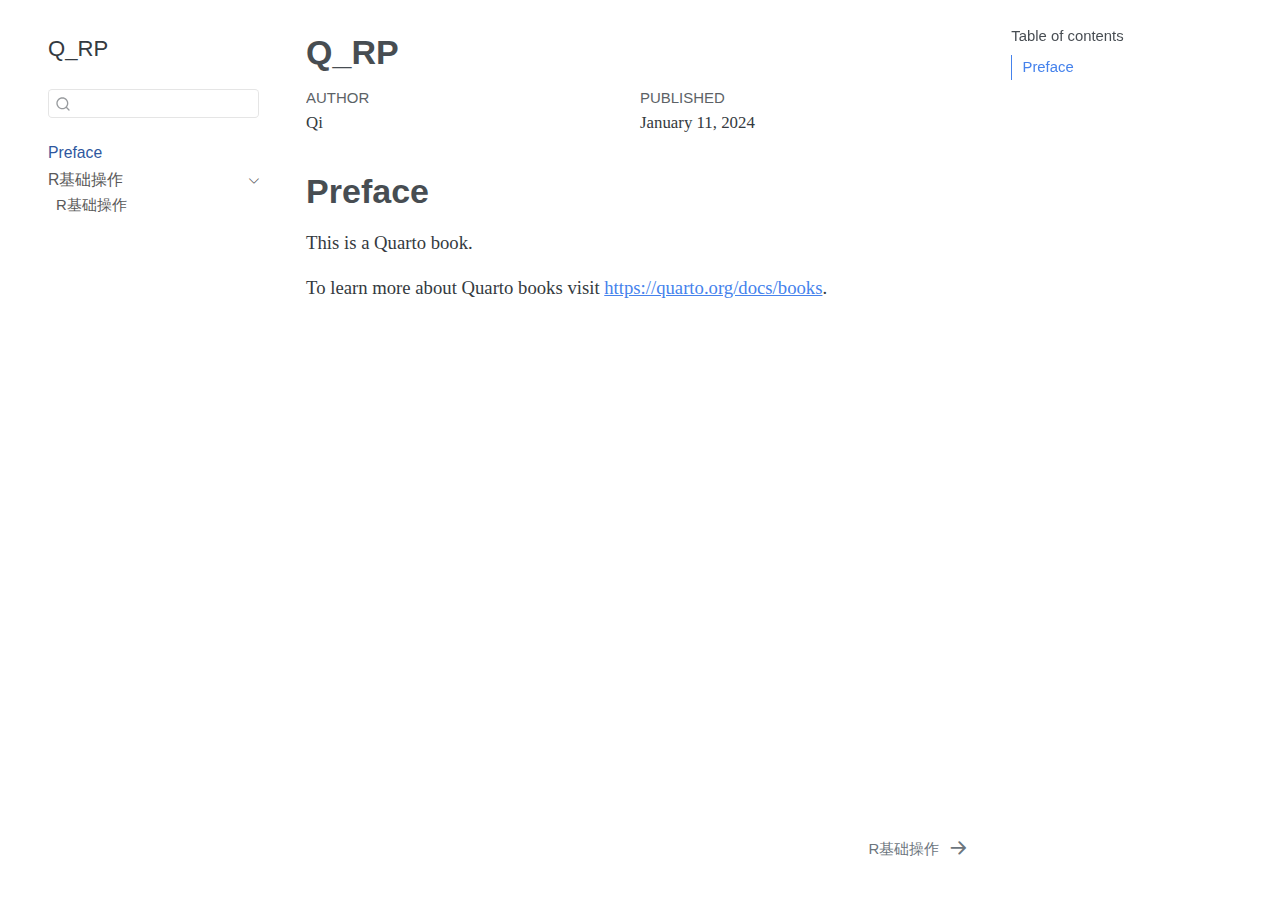
==== index.html @ d0d83f58 "Built site for gh-pages" ====
<!DOCTYPE html>
<html xmlns="http://www.w3.org/1999/xhtml" lang="en" xml:lang="en"><head>

<meta charset="utf-8">
<meta name="generator" content="quarto-1.3.433">

<meta name="viewport" content="width=device-width, initial-scale=1.0, user-scalable=yes">

<meta name="author" content="Qi">
<meta name="dcterms.date" content="2024-01-11">

<title>Q_RP</title>
<style>
code{white-space: pre-wrap;}
span.smallcaps{font-variant: small-caps;}
div.columns{display: flex; gap: min(4vw, 1.5em);}
div.column{flex: auto; overflow-x: auto;}
div.hanging-indent{margin-left: 1.5em; text-indent: -1.5em;}
ul.task-list{list-style: none;}
ul.task-list li input[type="checkbox"] {
  width: 0.8em;
  margin: 0 0.8em 0.2em -1em; /* quarto-specific, see https://github.com/quarto-dev/quarto-cli/issues/4556 */ 
  vertical-align: middle;
}
</style>


<script src="site_libs/quarto-nav/quarto-nav.js"></script>
<script src="site_libs/quarto-nav/headroom.min.js"></script>
<script src="site_libs/clipboard/clipboard.min.js"></script>
<script src="site_libs/quarto-search/autocomplete.umd.js"></script>
<script src="site_libs/quarto-search/fuse.min.js"></script>
<script src="site_libs/quarto-search/quarto-search.js"></script>
<meta name="quarto:offset" content="./">
<link href="./intro.html" rel="next">
<script src="site_libs/quarto-html/quarto.js"></script>
<script src="site_libs/quarto-html/popper.min.js"></script>
<script src="site_libs/quarto-html/tippy.umd.min.js"></script>
<script src="site_libs/quarto-html/anchor.min.js"></script>
<link href="site_libs/quarto-html/tippy.css" rel="stylesheet">
<link href="site_libs/quarto-html/quarto-syntax-highlighting.css" rel="stylesheet" id="quarto-text-highlighting-styles">
<script src="site_libs/bootstrap/bootstrap.min.js"></script>
<link href="site_libs/bootstrap/bootstrap-icons.css" rel="stylesheet">
<link href="site_libs/bootstrap/bootstrap.min.css" rel="stylesheet" id="quarto-bootstrap" data-mode="light">
<script id="quarto-search-options" type="application/json">{
  "location": "sidebar",
  "copy-button": false,
  "collapse-after": 3,
  "panel-placement": "start",
  "type": "textbox",
  "limit": 20,
  "language": {
    "search-no-results-text": "No results",
    "search-matching-documents-text": "matching documents",
    "search-copy-link-title": "Copy link to search",
    "search-hide-matches-text": "Hide additional matches",
    "search-more-match-text": "more match in this document",
    "search-more-matches-text": "more matches in this document",
    "search-clear-button-title": "Clear",
    "search-detached-cancel-button-title": "Cancel",
    "search-submit-button-title": "Submit",
    "search-label": "Search"
  }
}</script>


</head>

<body class="nav-sidebar floating">

<div id="quarto-search-results"></div>
  <header id="quarto-header" class="headroom fixed-top">
  <nav class="quarto-secondary-nav">
    <div class="container-fluid d-flex">
      <button type="button" class="quarto-btn-toggle btn" data-bs-toggle="collapse" data-bs-target="#quarto-sidebar,#quarto-sidebar-glass" aria-controls="quarto-sidebar" aria-expanded="false" aria-label="Toggle sidebar navigation" onclick="if (window.quartoToggleHeadroom) { window.quartoToggleHeadroom(); }">
        <i class="bi bi-layout-text-sidebar-reverse"></i>
      </button>
      <nav class="quarto-page-breadcrumbs" aria-label="breadcrumb"><ol class="breadcrumb"><li class="breadcrumb-item"><a href="./index.html">Preface</a></li></ol></nav>
      <a class="flex-grow-1" role="button" data-bs-toggle="collapse" data-bs-target="#quarto-sidebar,#quarto-sidebar-glass" aria-controls="quarto-sidebar" aria-expanded="false" aria-label="Toggle sidebar navigation" onclick="if (window.quartoToggleHeadroom) { window.quartoToggleHeadroom(); }">      
      </a>
      <button type="button" class="btn quarto-search-button" aria-label="" onclick="window.quartoOpenSearch();">
        <i class="bi bi-search"></i>
      </button>
    </div>
  </nav>
</header>
<!-- content -->
<div id="quarto-content" class="quarto-container page-columns page-rows-contents page-layout-article">
<!-- sidebar -->
  <nav id="quarto-sidebar" class="sidebar collapse collapse-horizontal sidebar-navigation floating overflow-auto">
    <div class="pt-lg-2 mt-2 text-left sidebar-header">
    <div class="sidebar-title mb-0 py-0">
      <a href="./">Q_RP</a> 
    </div>
      </div>
        <div class="mt-2 flex-shrink-0 align-items-center">
        <div class="sidebar-search">
        <div id="quarto-search" class="" title="Search"></div>
        </div>
        </div>
    <div class="sidebar-menu-container"> 
    <ul class="list-unstyled mt-1">
        <li class="sidebar-item">
  <div class="sidebar-item-container"> 
  <a href="./index.html" class="sidebar-item-text sidebar-link active">
 <span class="menu-text">Preface</span></a>
  </div>
</li>
        <li class="sidebar-item sidebar-item-section">
      <div class="sidebar-item-container"> 
            <a href="./intro.html" class="sidebar-item-text sidebar-link">
 <span class="menu-text">R基础操作</span></a>
          <a class="sidebar-item-toggle text-start" data-bs-toggle="collapse" data-bs-target="#quarto-sidebar-section-1" aria-expanded="true" aria-label="Toggle section">
            <i class="bi bi-chevron-right ms-2"></i>
          </a> 
      </div>
      <ul id="quarto-sidebar-section-1" class="collapse list-unstyled sidebar-section depth1 show">  
          <li class="sidebar-item">
  <div class="sidebar-item-container"> 
  <a href="./intro.html" class="sidebar-item-text sidebar-link">
 <span class="menu-text">R基础操作</span></a>
  </div>
</li>
      </ul>
  </li>
    </ul>
    </div>
</nav>
<div id="quarto-sidebar-glass" data-bs-toggle="collapse" data-bs-target="#quarto-sidebar,#quarto-sidebar-glass"></div>
<!-- margin-sidebar -->
    <div id="quarto-margin-sidebar" class="sidebar margin-sidebar">
        <nav id="TOC" role="doc-toc" class="toc-active">
    <h2 id="toc-title">Table of contents</h2>
   
  <ul>
  <li><a href="#preface" id="toc-preface" class="nav-link active" data-scroll-target="#preface">Preface</a></li>
  </ul>
</nav>
    </div>
<!-- main -->
<main class="content" id="quarto-document-content">

<header id="title-block-header" class="quarto-title-block default">
<div class="quarto-title">
<h1 class="title">Q_RP</h1>
</div>



<div class="quarto-title-meta">

    <div>
    <div class="quarto-title-meta-heading">Author</div>
    <div class="quarto-title-meta-contents">
             <p>Qi </p>
          </div>
  </div>
    
    <div>
    <div class="quarto-title-meta-heading">Published</div>
    <div class="quarto-title-meta-contents">
      <p class="date">January 11, 2024</p>
    </div>
  </div>
  
    
  </div>
  

</header>

<section id="preface" class="level1 unnumbered">
<h1 class="unnumbered">Preface</h1>
<p>This is a Quarto book.</p>
<p>To learn more about Quarto books visit <a href="https://quarto.org/docs/books" class="uri">https://quarto.org/docs/books</a>.</p>


</section>

</main> <!-- /main -->
<script id="quarto-html-after-body" type="application/javascript">
window.document.addEventListener("DOMContentLoaded", function (event) {
  const toggleBodyColorMode = (bsSheetEl) => {
    const mode = bsSheetEl.getAttribute("data-mode");
    const bodyEl = window.document.querySelector("body");
    if (mode === "dark") {
      bodyEl.classList.add("quarto-dark");
      bodyEl.classList.remove("quarto-light");
    } else {
      bodyEl.classList.add("quarto-light");
      bodyEl.classList.remove("quarto-dark");
    }
  }
  const toggleBodyColorPrimary = () => {
    const bsSheetEl = window.document.querySelector("link#quarto-bootstrap");
    if (bsSheetEl) {
      toggleBodyColorMode(bsSheetEl);
    }
  }
  toggleBodyColorPrimary();  
  const icon = "";
  const anchorJS = new window.AnchorJS();
  anchorJS.options = {
    placement: 'right',
    icon: icon
  };
  anchorJS.add('.anchored');
  const isCodeAnnotation = (el) => {
    for (const clz of el.classList) {
      if (clz.startsWith('code-annotation-')) {                     
        return true;
      }
    }
    return false;
  }
  const clipboard = new window.ClipboardJS('.code-copy-button', {
    text: function(trigger) {
      const codeEl = trigger.previousElementSibling.cloneNode(true);
      for (const childEl of codeEl.children) {
        if (isCodeAnnotation(childEl)) {
          childEl.remove();
        }
      }
      return codeEl.innerText;
    }
  });
  clipboard.on('success', function(e) {
    // button target
    const button = e.trigger;
    // don't keep focus
    button.blur();
    // flash "checked"
    button.classList.add('code-copy-button-checked');
    var currentTitle = button.getAttribute("title");
    button.setAttribute("title", "Copied!");
    let tooltip;
    if (window.bootstrap) {
      button.setAttribute("data-bs-toggle", "tooltip");
      button.setAttribute("data-bs-placement", "left");
      button.setAttribute("data-bs-title", "Copied!");
      tooltip = new bootstrap.Tooltip(button, 
        { trigger: "manual", 
          customClass: "code-copy-button-tooltip",
          offset: [0, -8]});
      tooltip.show();    
    }
    setTimeout(function() {
      if (tooltip) {
        tooltip.hide();
        button.removeAttribute("data-bs-title");
        button.removeAttribute("data-bs-toggle");
        button.removeAttribute("data-bs-placement");
      }
      button.setAttribute("title", currentTitle);
      button.classList.remove('code-copy-button-checked');
    }, 1000);
    // clear code selection
    e.clearSelection();
  });
  function tippyHover(el, contentFn) {
    const config = {
      allowHTML: true,
      content: contentFn,
      maxWidth: 500,
      delay: 100,
      arrow: false,
      appendTo: function(el) {
          return el.parentElement;
      },
      interactive: true,
      interactiveBorder: 10,
      theme: 'quarto',
      placement: 'bottom-start'
    };
    window.tippy(el, config); 
  }
  const noterefs = window.document.querySelectorAll('a[role="doc-noteref"]');
  for (var i=0; i<noterefs.length; i++) {
    const ref = noterefs[i];
    tippyHover(ref, function() {
      // use id or data attribute instead here
      let href = ref.getAttribute('data-footnote-href') || ref.getAttribute('href');
      try { href = new URL(href).hash; } catch {}
      const id = href.replace(/^#\/?/, "");
      const note = window.document.getElementById(id);
      return note.innerHTML;
    });
  }
      let selectedAnnoteEl;
      const selectorForAnnotation = ( cell, annotation) => {
        let cellAttr = 'data-code-cell="' + cell + '"';
        let lineAttr = 'data-code-annotation="' +  annotation + '"';
        const selector = 'span[' + cellAttr + '][' + lineAttr + ']';
        return selector;
      }
      const selectCodeLines = (annoteEl) => {
        const doc = window.document;
        const targetCell = annoteEl.getAttribute("data-target-cell");
        const targetAnnotation = annoteEl.getAttribute("data-target-annotation");
        const annoteSpan = window.document.querySelector(selectorForAnnotation(targetCell, targetAnnotation));
        const lines = annoteSpan.getAttribute("data-code-lines").split(",");
        const lineIds = lines.map((line) => {
          return targetCell + "-" + line;
        })
        let top = null;
        let height = null;
        let parent = null;
        if (lineIds.length > 0) {
            //compute the position of the single el (top and bottom and make a div)
            const el = window.document.getElementById(lineIds[0]);
            top = el.offsetTop;
            height = el.offsetHeight;
            parent = el.parentElement.parentElement;
          if (lineIds.length > 1) {
            const lastEl = window.document.getElementById(lineIds[lineIds.length - 1]);
            const bottom = lastEl.offsetTop + lastEl.offsetHeight;
            height = bottom - top;
          }
          if (top !== null && height !== null && parent !== null) {
            // cook up a div (if necessary) and position it 
            let div = window.document.getElementById("code-annotation-line-highlight");
            if (div === null) {
              div = window.document.createElement("div");
              div.setAttribute("id", "code-annotation-line-highlight");
              div.style.position = 'absolute';
              parent.appendChild(div);
            }
            div.style.top = top - 2 + "px";
            div.style.height = height + 4 + "px";
            let gutterDiv = window.document.getElementById("code-annotation-line-highlight-gutter");
            if (gutterDiv === null) {
              gutterDiv = window.document.createElement("div");
              gutterDiv.setAttribute("id", "code-annotation-line-highlight-gutter");
              gutterDiv.style.position = 'absolute';
              const codeCell = window.document.getElementById(targetCell);
              const gutter = codeCell.querySelector('.code-annotation-gutter');
              gutter.appendChild(gutterDiv);
            }
            gutterDiv.style.top = top - 2 + "px";
            gutterDiv.style.height = height + 4 + "px";
          }
          selectedAnnoteEl = annoteEl;
        }
      };
      const unselectCodeLines = () => {
        const elementsIds = ["code-annotation-line-highlight", "code-annotation-line-highlight-gutter"];
        elementsIds.forEach((elId) => {
          const div = window.document.getElementById(elId);
          if (div) {
            div.remove();
          }
        });
        selectedAnnoteEl = undefined;
      };
      // Attach click handler to the DT
      const annoteDls = window.document.querySelectorAll('dt[data-target-cell]');
      for (const annoteDlNode of annoteDls) {
        annoteDlNode.addEventListener('click', (event) => {
          const clickedEl = event.target;
          if (clickedEl !== selectedAnnoteEl) {
            unselectCodeLines();
            const activeEl = window.document.querySelector('dt[data-target-cell].code-annotation-active');
            if (activeEl) {
              activeEl.classList.remove('code-annotation-active');
            }
            selectCodeLines(clickedEl);
            clickedEl.classList.add('code-annotation-active');
          } else {
            // Unselect the line
            unselectCodeLines();
            clickedEl.classList.remove('code-annotation-active');
          }
        });
      }
  const findCites = (el) => {
    const parentEl = el.parentElement;
    if (parentEl) {
      const cites = parentEl.dataset.cites;
      if (cites) {
        return {
          el,
          cites: cites.split(' ')
        };
      } else {
        return findCites(el.parentElement)
      }
    } else {
      return undefined;
    }
  };
  var bibliorefs = window.document.querySelectorAll('a[role="doc-biblioref"]');
  for (var i=0; i<bibliorefs.length; i++) {
    const ref = bibliorefs[i];
    const citeInfo = findCites(ref);
    if (citeInfo) {
      tippyHover(citeInfo.el, function() {
        var popup = window.document.createElement('div');
        citeInfo.cites.forEach(function(cite) {
          var citeDiv = window.document.createElement('div');
          citeDiv.classList.add('hanging-indent');
          citeDiv.classList.add('csl-entry');
          var biblioDiv = window.document.getElementById('ref-' + cite);
          if (biblioDiv) {
            citeDiv.innerHTML = biblioDiv.innerHTML;
          }
          popup.appendChild(citeDiv);
        });
        return popup.innerHTML;
      });
    }
  }
});
</script>
<nav class="page-navigation">
  <div class="nav-page nav-page-previous">
  </div>
  <div class="nav-page nav-page-next">
      <a href="./intro.html" class="pagination-link">
        <span class="nav-page-text">R基础操作</span> <i class="bi bi-arrow-right-short"></i>
      </a>
  </div>
</nav>
</div> <!-- /content -->



</body></html>
---- site_libs/quarto-html/tippy.css ----
.tippy-box[data-animation=fade][data-state=hidden]{opacity:0}[data-tippy-root]{max-width:calc(100vw - 10px)}.tippy-box{position:relative;background-color:#333;color:#fff;border-radius:4px;font-size:14px;line-height:1.4;white-space:normal;outline:0;transition-property:transform,visibility,opacity}.tippy-box[data-placement^=top]>.tippy-arrow{bottom:0}.tippy-box[data-placement^=top]>.tippy-arrow:before{bottom:-7px;left:0;border-width:8px 8px 0;border-top-color:initial;transform-origin:center top}.tippy-box[data-placement^=bottom]>.tippy-arrow{top:0}.tippy-box[data-placement^=bottom]>.tippy-arrow:before{top:-7px;left:0;border-width:0 8px 8px;border-bottom-color:initial;transform-origin:center bottom}.tippy-box[data-placement^=left]>.tippy-arrow{right:0}.tippy-box[data-placement^=left]>.tippy-arrow:before{border-width:8px 0 8px 8px;border-left-color:initial;right:-7px;transform-origin:center left}.tippy-box[data-placement^=right]>.tippy-arrow{left:0}.tippy-box[data-placement^=right]>.tippy-arrow:before{left:-7px;border-width:8px 8px 8px 0;border-right-color:initial;transform-origin:center right}.tippy-box[data-inertia][data-state=visible]{transition-timing-function:cubic-bezier(.54,1.5,.38,1.11)}.tippy-arrow{width:16px;height:16px;color:#333}.tippy-arrow:before{content:"";position:absolute;border-color:transparent;border-style:solid}.tippy-content{position:relative;padding:5px 9px;z-index:1}
---- site_libs/quarto-html/quarto-syntax-highlighting.css ----
/* quarto syntax highlight colors */
:root {
  --quarto-hl-ot-color: #003B4F;
  --quarto-hl-at-color: #657422;
  --quarto-hl-ss-color: #20794D;
  --quarto-hl-an-color: #5E5E5E;
  --quarto-hl-fu-color: #4758AB;
  --quarto-hl-st-color: #20794D;
  --quarto-hl-cf-color: #003B4F;
  --quarto-hl-op-color: #5E5E5E;
  --quarto-hl-er-color: #AD0000;
  --quarto-hl-bn-color: #AD0000;
  --quarto-hl-al-color: #AD0000;
  --quarto-hl-va-color: #111111;
  --quarto-hl-bu-color: inherit;
  --quarto-hl-ex-color: inherit;
  --quarto-hl-pp-color: #AD0000;
  --quarto-hl-in-color: #5E5E5E;
  --quarto-hl-vs-color: #20794D;
  --quarto-hl-wa-color: #5E5E5E;
  --quarto-hl-do-color: #5E5E5E;
  --quarto-hl-im-color: #00769E;
  --quarto-hl-ch-color: #20794D;
  --quarto-hl-dt-color: #AD0000;
  --quarto-hl-fl-color: #AD0000;
  --quarto-hl-co-color: #5E5E5E;
  --quarto-hl-cv-color: #5E5E5E;
  --quarto-hl-cn-color: #8f5902;
  --quarto-hl-sc-color: #5E5E5E;
  --quarto-hl-dv-color: #AD0000;
  --quarto-hl-kw-color: #003B4F;
}

/* other quarto variables */
:root {
  --quarto-font-monospace: SFMono-Regular, Menlo, Monaco, Consolas, "Liberation Mono", "Courier New", monospace;
}

pre > code.sourceCode > span {
  color: #003B4F;
}

code span {
  color: #003B4F;
}

code.sourceCode > span {
  color: #003B4F;
}

div.sourceCode,
div.sourceCode pre.sourceCode {
  color: #003B4F;
}

code span.ot {
  color: #003B4F;
  font-style: inherit;
}

code span.at {
  color: #657422;
  font-style: inherit;
}

code span.ss {
  color: #20794D;
  font-style: inherit;
}

code span.an {
  color: #5E5E5E;
  font-style: inherit;
}

code span.fu {
  color: #4758AB;
  font-style: inherit;
}

code span.st {
  color: #20794D;
  font-style: inherit;
}

code span.cf {
  color: #003B4F;
  font-style: inherit;
}

code span.op {
  color: #5E5E5E;
  font-style: inherit;
}

code span.er {
  color: #AD0000;
  font-style: inherit;
}

code span.bn {
  color: #AD0000;
  font-style: inherit;
}

code span.al {
  color: #AD0000;
  font-style: inherit;
}

code span.va {
  color: #111111;
  font-style: inherit;
}

code span.bu {
  font-style: inherit;
}

code span.ex {
  font-style: inherit;
}

code span.pp {
  color: #AD0000;
  font-style: inherit;
}

code span.in {
  color: #5E5E5E;
  font-style: inherit;
}

code span.vs {
  color: #20794D;
  font-style: inherit;
}

code span.wa {
  color: #5E5E5E;
  font-style: italic;
}

code span.do {
  color: #5E5E5E;
  font-style: italic;
}

code span.im {
  color: #00769E;
  font-style: inherit;
}

code span.ch {
  color: #20794D;
  font-style: inherit;
}

code span.dt {
  color: #AD0000;
  font-style: inherit;
}

code span.fl {
  color: #AD0000;
  font-style: inherit;
}

code span.co {
  color: #5E5E5E;
  font-style: inherit;
}

code span.cv {
  color: #5E5E5E;
  font-style: italic;
}

code span.cn {
  color: #8f5902;
  font-style: inherit;
}

code span.sc {
  color: #5E5E5E;
  font-style: inherit;
}

code span.dv {
  color: #AD0000;
  font-style: inherit;
}

code span.kw {
  color: #003B4F;
  font-style: inherit;
}

.prevent-inlining {
  content: "</";
}

/*# sourceMappingURL=debc5d5d77c3f9108843748ff7464032.css.map */
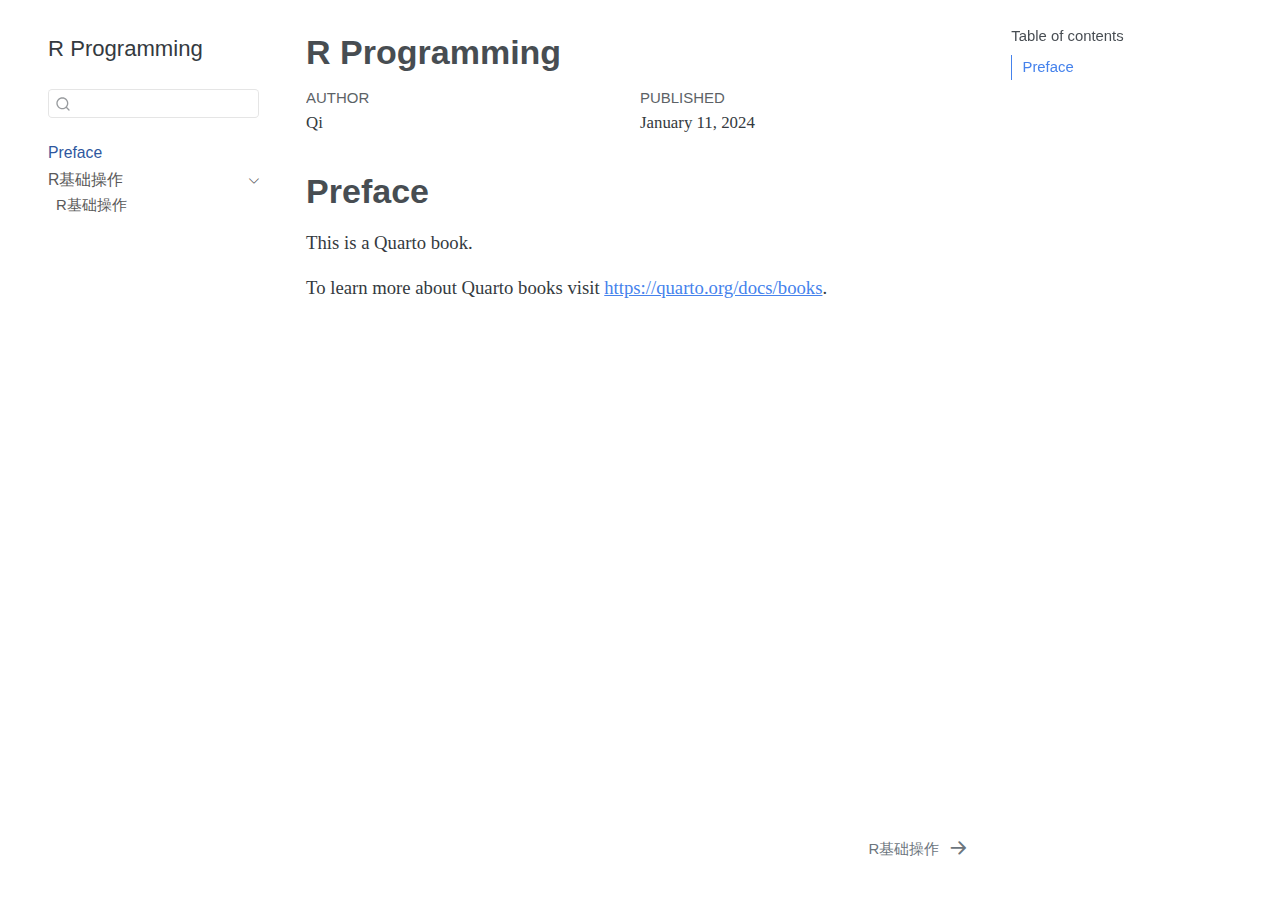
==== commit 7e449157: "Built site for gh-pages" ====
--- a/index.html
+++ b/index.html
@@ -9,7 +9,7 @@
 <meta name="author" content="Qi">
 <meta name="dcterms.date" content="2024-01-11">
 
-<title>Q_RP</title>
+<title>R Programming</title>
 <style>
 code{white-space: pre-wrap;}
 span.smallcaps{font-variant: small-caps;}
@@ -90,7 +90,7 @@
   <nav id="quarto-sidebar" class="sidebar collapse collapse-horizontal sidebar-navigation floating overflow-auto">
     <div class="pt-lg-2 mt-2 text-left sidebar-header">
     <div class="sidebar-title mb-0 py-0">
-      <a href="./">Q_RP</a> 
+      <a href="./">R Programming</a> 
     </div>
       </div>
         <div class="mt-2 flex-shrink-0 align-items-center">
@@ -142,7 +142,7 @@
 
 <header id="title-block-header" class="quarto-title-block default">
 <div class="quarto-title">
-<h1 class="title">Q_RP</h1>
+<h1 class="title">R Programming</h1>
 </div>
 
 
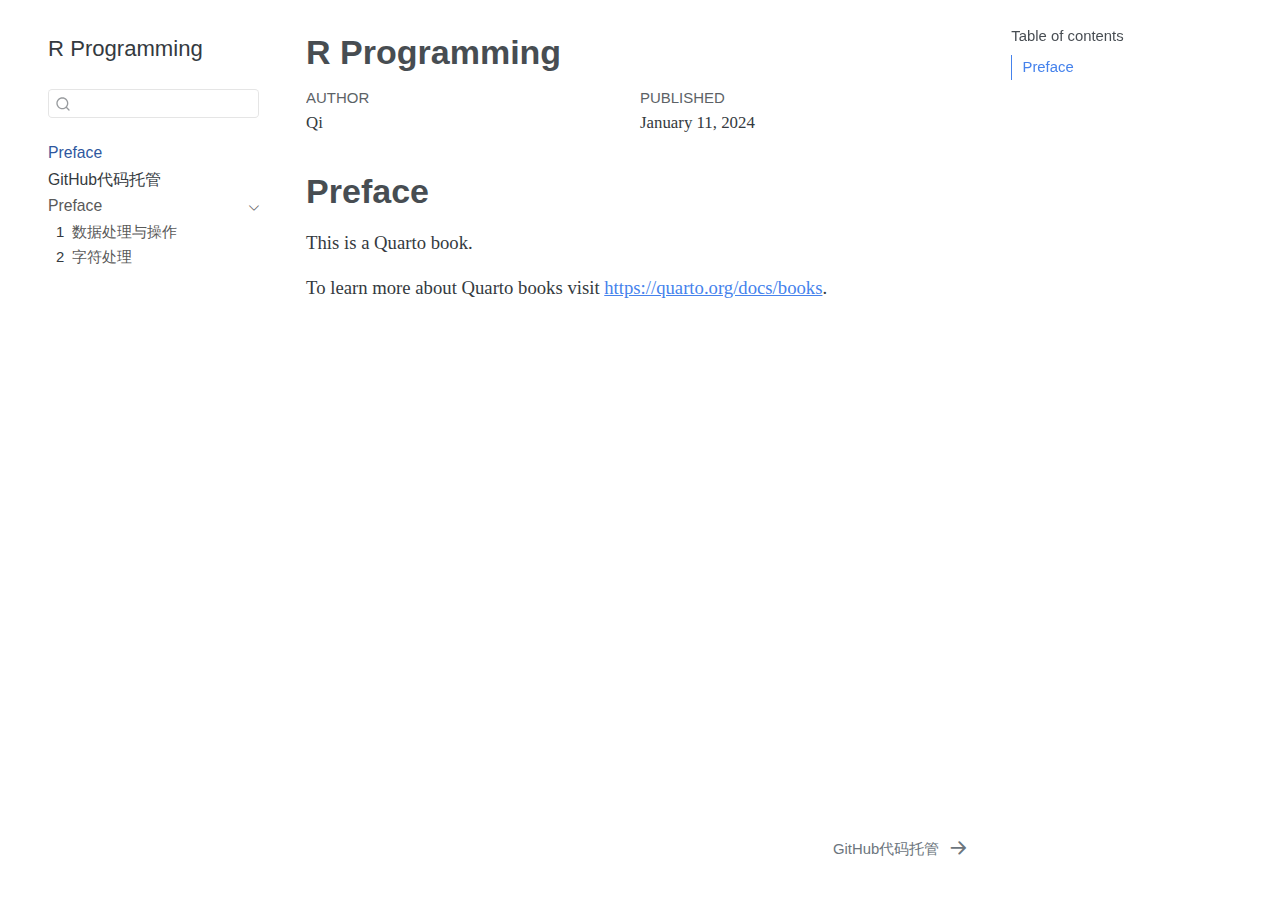
==== commit 960d2ad2: "Built site for gh-pages" ====
--- a/index.html
+++ b/index.html
@@ -2,7 +2,7 @@
 <html xmlns="http://www.w3.org/1999/xhtml" lang="en" xml:lang="en"><head>
 
 <meta charset="utf-8">
-<meta name="generator" content="quarto-1.3.433">
+<meta name="generator" content="quarto-1.3.450">
 
 <meta name="viewport" content="width=device-width, initial-scale=1.0, user-scalable=yes">
 
@@ -107,18 +107,28 @@
   </div>
 </li>
         <li class="sidebar-item sidebar-item-section">
+      <span class="sidebar-item-text sidebar-link text-start">
+ <span class="menu-text">GitHub代码托管</span></span>
+  </li>
+        <li class="sidebar-item sidebar-item-section">
       <div class="sidebar-item-container"> 
-            <a href="./intro.html" class="sidebar-item-text sidebar-link">
- <span class="menu-text">R基础操作</span></a>
-          <a class="sidebar-item-toggle text-start" data-bs-toggle="collapse" data-bs-target="#quarto-sidebar-section-1" aria-expanded="true" aria-label="Toggle section">
+            <a href="./tidyverse.html" class="sidebar-item-text sidebar-link">
+ <span class="menu-text">Preface</span></a>
+          <a class="sidebar-item-toggle text-start" data-bs-toggle="collapse" data-bs-target="#quarto-sidebar-section-2" aria-expanded="true" aria-label="Toggle section">
             <i class="bi bi-chevron-right ms-2"></i>
           </a> 
       </div>
-      <ul id="quarto-sidebar-section-1" class="collapse list-unstyled sidebar-section depth1 show">  
+      <ul id="quarto-sidebar-section-2" class="collapse list-unstyled sidebar-section depth1 show">  
           <li class="sidebar-item">
   <div class="sidebar-item-container"> 
-  <a href="./intro.html" class="sidebar-item-text sidebar-link">
- <span class="menu-text">R基础操作</span></a>
+  <a href="./dplyr.html" class="sidebar-item-text sidebar-link">
+ <span class="menu-text"><span class="chapter-number">1</span>&nbsp; <span class="chapter-title">数据处理与操作</span></span></a>
+  </div>
+</li>
+          <li class="sidebar-item">
+  <div class="sidebar-item-container"> 
+  <a href="./stringr.html" class="sidebar-item-text sidebar-link">
+ <span class="menu-text"><span class="chapter-number">2</span>&nbsp; <span class="chapter-title">字符处理</span></span></a>
   </div>
 </li>
       </ul>
@@ -416,7 +426,7 @@
   </div>
   <div class="nav-page nav-page-next">
       <a href="./intro.html" class="pagination-link">
-        <span class="nav-page-text">R基础操作</span> <i class="bi bi-arrow-right-short"></i>
+        <span class="nav-page-text">GitHub代码托管</span> <i class="bi bi-arrow-right-short"></i>
       </a>
   </div>
 </nav>
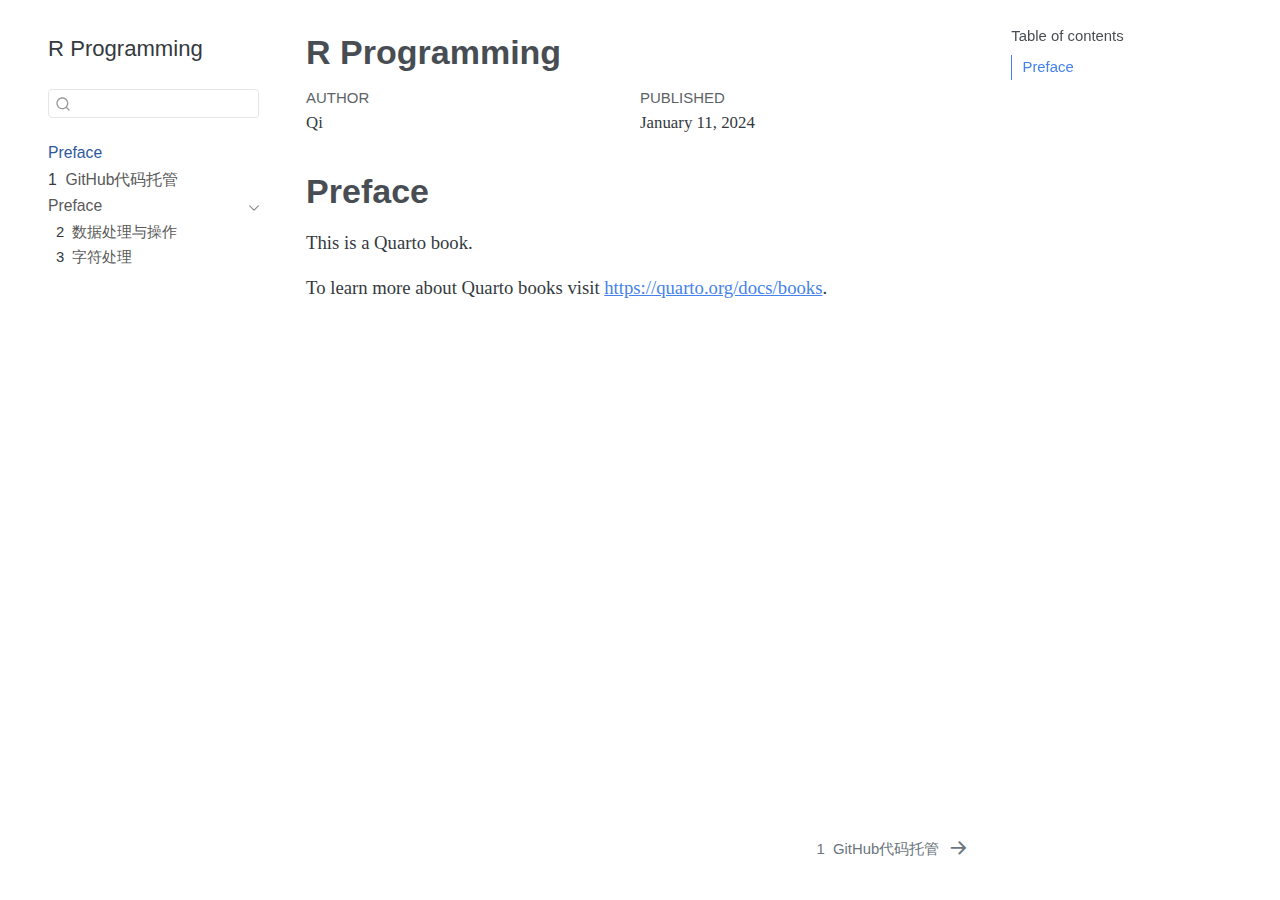
==== commit 0233160a: "Built site for gh-pages" ====
--- a/index.html
+++ b/index.html
@@ -106,29 +106,31 @@
  <span class="menu-text">Preface</span></a>
   </div>
 </li>
-        <li class="sidebar-item sidebar-item-section">
-      <span class="sidebar-item-text sidebar-link text-start">
- <span class="menu-text">GitHub代码托管</span></span>
-  </li>
+        <li class="sidebar-item">
+  <div class="sidebar-item-container"> 
+  <a href="./intro.html" class="sidebar-item-text sidebar-link">
+ <span class="menu-text"><span class="chapter-number">1</span>&nbsp; <span class="chapter-title">GitHub代码托管</span></span></a>
+  </div>
+</li>
         <li class="sidebar-item sidebar-item-section">
       <div class="sidebar-item-container"> 
             <a href="./tidyverse.html" class="sidebar-item-text sidebar-link">
  <span class="menu-text">Preface</span></a>
-          <a class="sidebar-item-toggle text-start" data-bs-toggle="collapse" data-bs-target="#quarto-sidebar-section-2" aria-expanded="true" aria-label="Toggle section">
+          <a class="sidebar-item-toggle text-start" data-bs-toggle="collapse" data-bs-target="#quarto-sidebar-section-1" aria-expanded="true" aria-label="Toggle section">
             <i class="bi bi-chevron-right ms-2"></i>
           </a> 
       </div>
-      <ul id="quarto-sidebar-section-2" class="collapse list-unstyled sidebar-section depth1 show">  
+      <ul id="quarto-sidebar-section-1" class="collapse list-unstyled sidebar-section depth1 show">  
           <li class="sidebar-item">
   <div class="sidebar-item-container"> 
   <a href="./dplyr.html" class="sidebar-item-text sidebar-link">
- <span class="menu-text"><span class="chapter-number">1</span>&nbsp; <span class="chapter-title">数据处理与操作</span></span></a>
+ <span class="menu-text"><span class="chapter-number">2</span>&nbsp; <span class="chapter-title">数据处理与操作</span></span></a>
   </div>
 </li>
           <li class="sidebar-item">
   <div class="sidebar-item-container"> 
   <a href="./stringr.html" class="sidebar-item-text sidebar-link">
- <span class="menu-text"><span class="chapter-number">2</span>&nbsp; <span class="chapter-title">字符处理</span></span></a>
+ <span class="menu-text"><span class="chapter-number">3</span>&nbsp; <span class="chapter-title">字符处理</span></span></a>
   </div>
 </li>
       </ul>
@@ -426,7 +428,7 @@
   </div>
   <div class="nav-page nav-page-next">
       <a href="./intro.html" class="pagination-link">
-        <span class="nav-page-text">GitHub代码托管</span> <i class="bi bi-arrow-right-short"></i>
+        <span class="nav-page-text"><span class="chapter-number">1</span>&nbsp; <span class="chapter-title">GitHub代码托管</span></span> <i class="bi bi-arrow-right-short"></i>
       </a>
   </div>
 </nav>
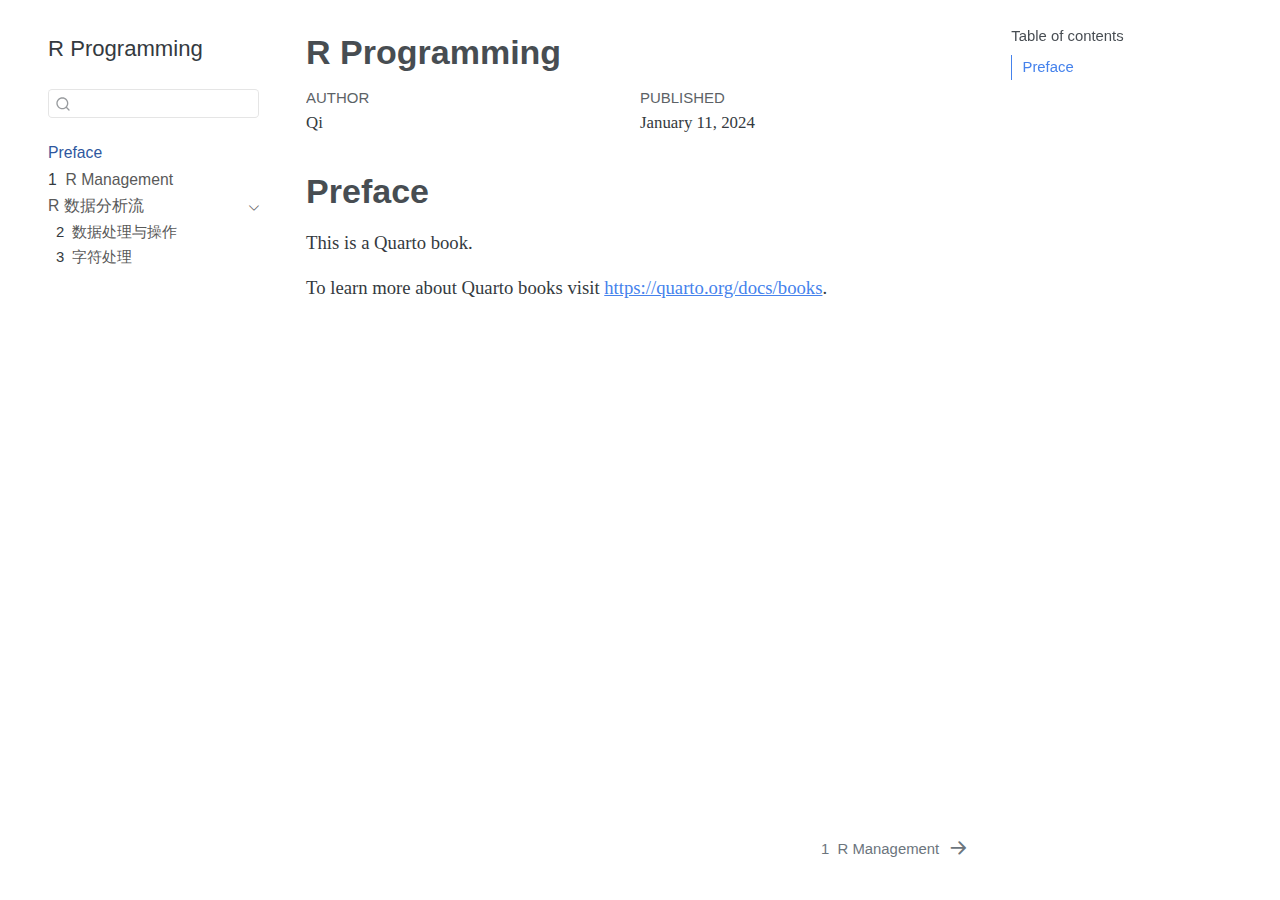
==== commit 2c64fa60: "Built site for gh-pages" ====
--- a/index.html
+++ b/index.html
@@ -109,13 +109,13 @@
         <li class="sidebar-item">
   <div class="sidebar-item-container"> 
   <a href="./intro.html" class="sidebar-item-text sidebar-link">
- <span class="menu-text"><span class="chapter-number">1</span>&nbsp; <span class="chapter-title">GitHub代码托管</span></span></a>
+ <span class="menu-text"><span class="chapter-number">1</span>&nbsp; <span class="chapter-title">R Management</span></span></a>
   </div>
 </li>
         <li class="sidebar-item sidebar-item-section">
       <div class="sidebar-item-container"> 
             <a href="./tidyverse.html" class="sidebar-item-text sidebar-link">
- <span class="menu-text">Preface</span></a>
+ <span class="menu-text">R 数据分析流</span></a>
           <a class="sidebar-item-toggle text-start" data-bs-toggle="collapse" data-bs-target="#quarto-sidebar-section-1" aria-expanded="true" aria-label="Toggle section">
             <i class="bi bi-chevron-right ms-2"></i>
           </a> 
@@ -428,7 +428,7 @@
   </div>
   <div class="nav-page nav-page-next">
       <a href="./intro.html" class="pagination-link">
-        <span class="nav-page-text"><span class="chapter-number">1</span>&nbsp; <span class="chapter-title">GitHub代码托管</span></span> <i class="bi bi-arrow-right-short"></i>
+        <span class="nav-page-text"><span class="chapter-number">1</span>&nbsp; <span class="chapter-title">R Management</span></span> <i class="bi bi-arrow-right-short"></i>
       </a>
   </div>
 </nav>
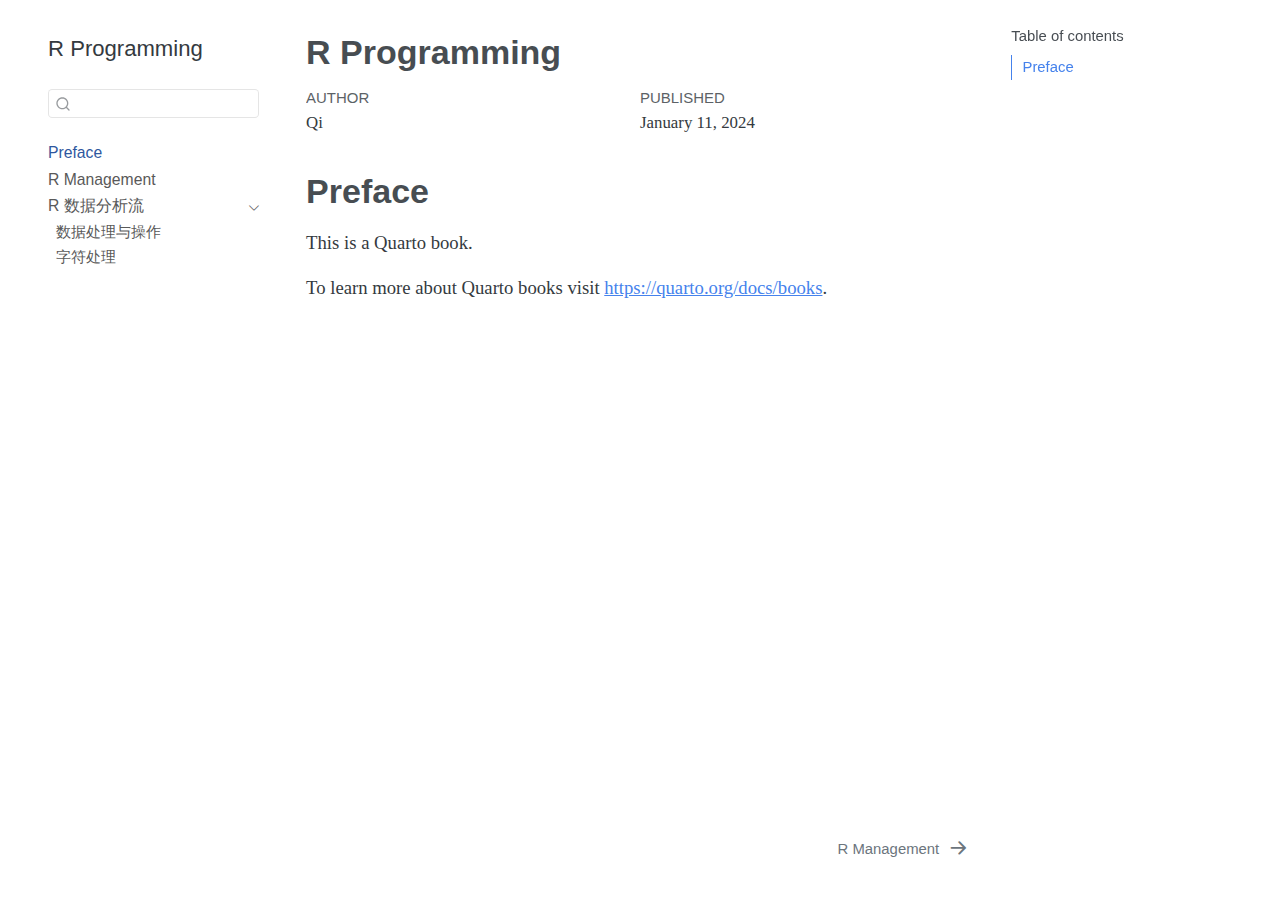
==== commit 9920bc43: "Built site for gh-pages" ====
--- a/index.html
+++ b/index.html
@@ -109,7 +109,7 @@
         <li class="sidebar-item">
   <div class="sidebar-item-container"> 
   <a href="./intro.html" class="sidebar-item-text sidebar-link">
- <span class="menu-text"><span class="chapter-number">1</span>&nbsp; <span class="chapter-title">R Management</span></span></a>
+ <span class="menu-text">R Management</span></a>
   </div>
 </li>
         <li class="sidebar-item sidebar-item-section">
@@ -124,13 +124,13 @@
           <li class="sidebar-item">
   <div class="sidebar-item-container"> 
   <a href="./dplyr.html" class="sidebar-item-text sidebar-link">
- <span class="menu-text"><span class="chapter-number">2</span>&nbsp; <span class="chapter-title">数据处理与操作</span></span></a>
+ <span class="menu-text">数据处理与操作</span></a>
   </div>
 </li>
           <li class="sidebar-item">
   <div class="sidebar-item-container"> 
   <a href="./stringr.html" class="sidebar-item-text sidebar-link">
- <span class="menu-text"><span class="chapter-number">3</span>&nbsp; <span class="chapter-title">字符处理</span></span></a>
+ <span class="menu-text">字符处理</span></a>
   </div>
 </li>
       </ul>
@@ -428,7 +428,7 @@
   </div>
   <div class="nav-page nav-page-next">
       <a href="./intro.html" class="pagination-link">
-        <span class="nav-page-text"><span class="chapter-number">1</span>&nbsp; <span class="chapter-title">R Management</span></span> <i class="bi bi-arrow-right-short"></i>
+        <span class="nav-page-text">R Management</span> <i class="bi bi-arrow-right-short"></i>
       </a>
   </div>
 </nav>
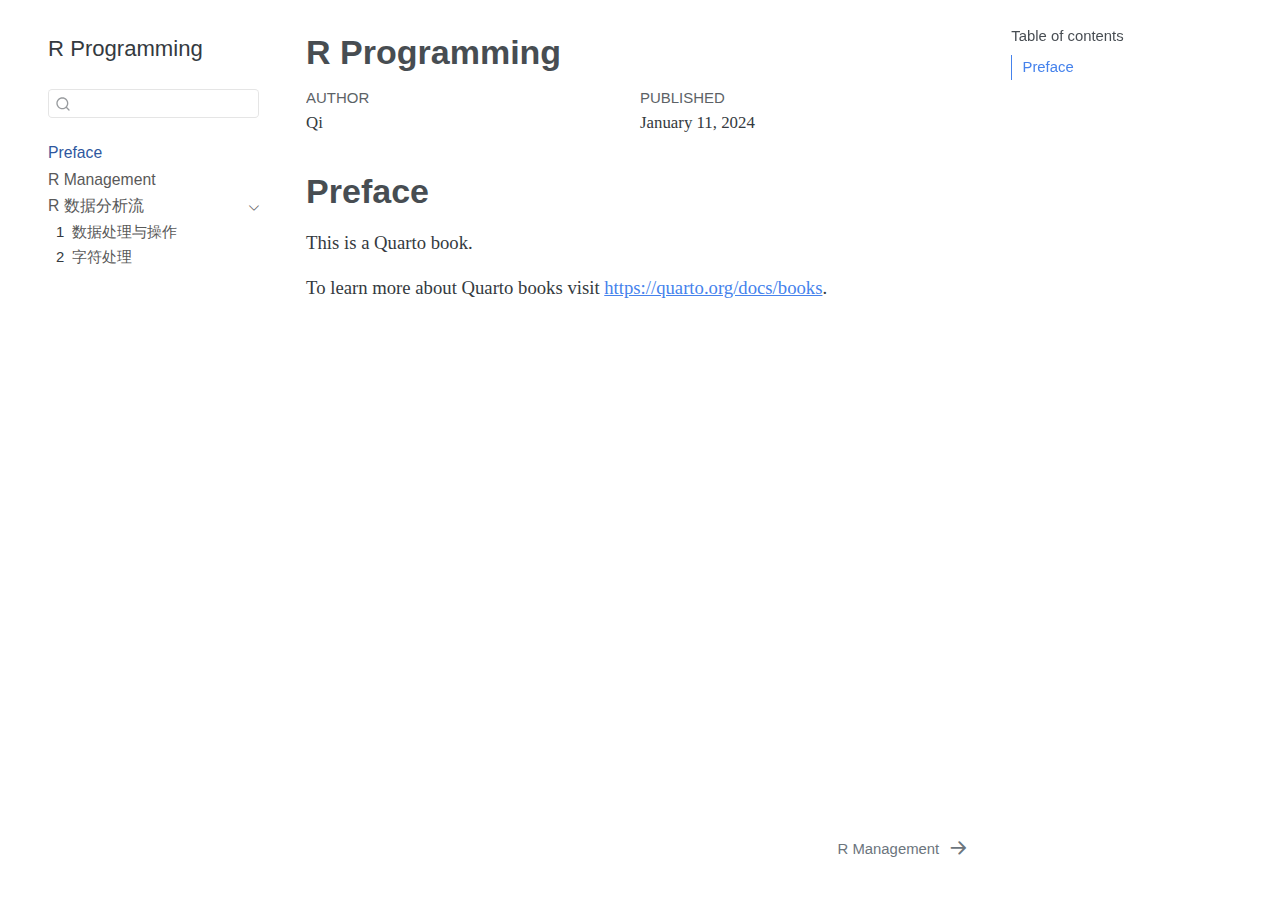
==== commit 64e5f975: "Built site for gh-pages" ====
--- a/index.html
+++ b/index.html
@@ -124,13 +124,13 @@
           <li class="sidebar-item">
   <div class="sidebar-item-container"> 
   <a href="./dplyr.html" class="sidebar-item-text sidebar-link">
- <span class="menu-text">数据处理与操作</span></a>
+ <span class="menu-text"><span class="chapter-number">1</span>&nbsp; <span class="chapter-title">数据处理与操作</span></span></a>
   </div>
 </li>
           <li class="sidebar-item">
   <div class="sidebar-item-container"> 
   <a href="./stringr.html" class="sidebar-item-text sidebar-link">
- <span class="menu-text">字符处理</span></a>
+ <span class="menu-text"><span class="chapter-number">2</span>&nbsp; <span class="chapter-title">字符处理</span></span></a>
   </div>
 </li>
       </ul>
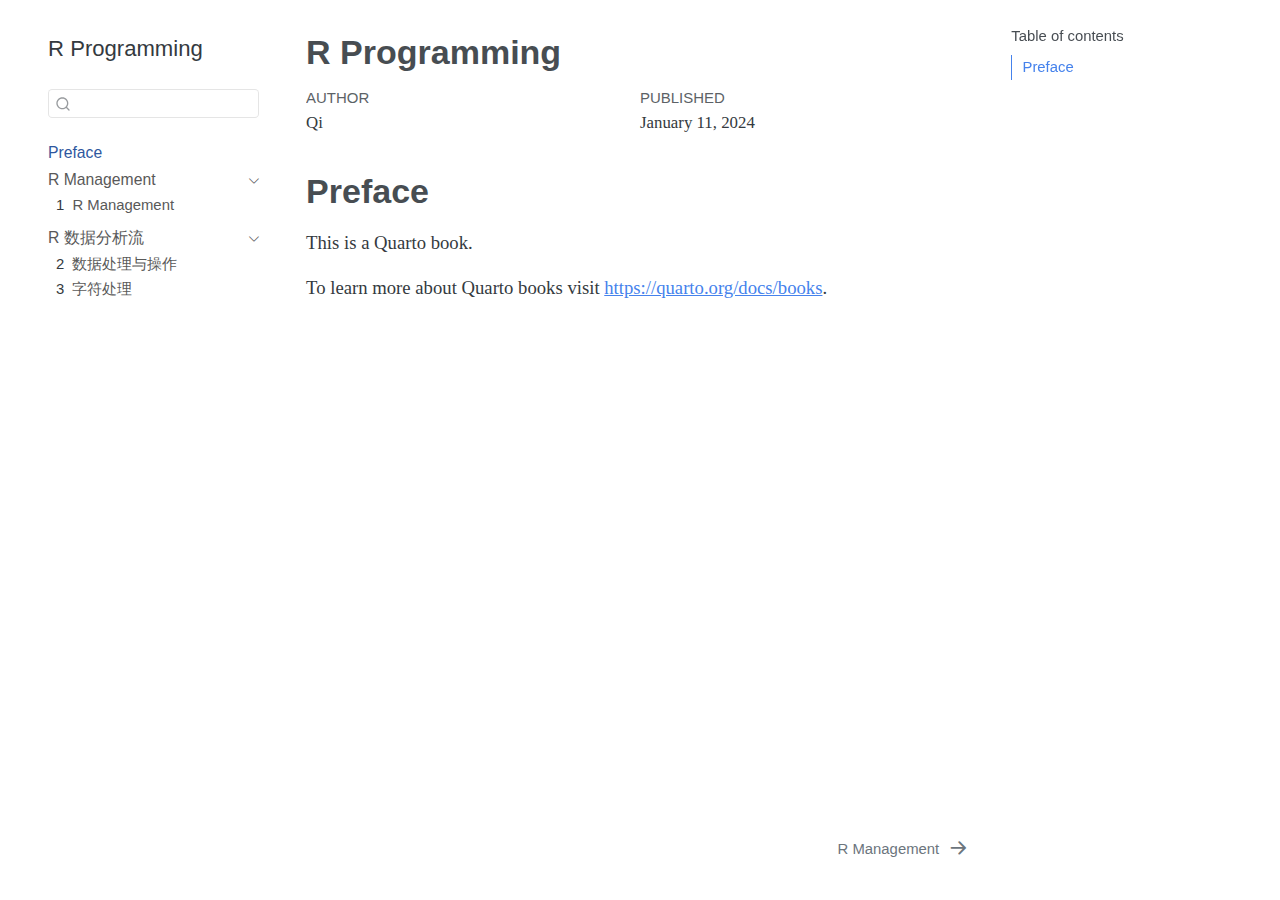
==== commit 83d86f33: "Built site for gh-pages" ====
--- a/index.html
+++ b/index.html
@@ -106,16 +106,10 @@
  <span class="menu-text">Preface</span></a>
   </div>
 </li>
-        <li class="sidebar-item">
-  <div class="sidebar-item-container"> 
-  <a href="./intro.html" class="sidebar-item-text sidebar-link">
- <span class="menu-text">R Management</span></a>
-  </div>
-</li>
         <li class="sidebar-item sidebar-item-section">
       <div class="sidebar-item-container"> 
-            <a href="./tidyverse.html" class="sidebar-item-text sidebar-link">
- <span class="menu-text">R 数据分析流</span></a>
+            <a href="./intro.html" class="sidebar-item-text sidebar-link">
+ <span class="menu-text">R Management</span></a>
           <a class="sidebar-item-toggle text-start" data-bs-toggle="collapse" data-bs-target="#quarto-sidebar-section-1" aria-expanded="true" aria-label="Toggle section">
             <i class="bi bi-chevron-right ms-2"></i>
           </a> 
@@ -123,14 +117,31 @@
       <ul id="quarto-sidebar-section-1" class="collapse list-unstyled sidebar-section depth1 show">  
           <li class="sidebar-item">
   <div class="sidebar-item-container"> 
+  <a href="./rmanage.html" class="sidebar-item-text sidebar-link">
+ <span class="menu-text"><span class="chapter-number">1</span>&nbsp; <span class="chapter-title">R Management</span></span></a>
+  </div>
+</li>
+      </ul>
+  </li>
+        <li class="sidebar-item sidebar-item-section">
+      <div class="sidebar-item-container"> 
+            <a href="./tidyverse.html" class="sidebar-item-text sidebar-link">
+ <span class="menu-text">R 数据分析流</span></a>
+          <a class="sidebar-item-toggle text-start" data-bs-toggle="collapse" data-bs-target="#quarto-sidebar-section-2" aria-expanded="true" aria-label="Toggle section">
+            <i class="bi bi-chevron-right ms-2"></i>
+          </a> 
+      </div>
+      <ul id="quarto-sidebar-section-2" class="collapse list-unstyled sidebar-section depth1 show">  
+          <li class="sidebar-item">
+  <div class="sidebar-item-container"> 
   <a href="./dplyr.html" class="sidebar-item-text sidebar-link">
- <span class="menu-text"><span class="chapter-number">1</span>&nbsp; <span class="chapter-title">数据处理与操作</span></span></a>
+ <span class="menu-text"><span class="chapter-number">2</span>&nbsp; <span class="chapter-title">数据处理与操作</span></span></a>
   </div>
 </li>
           <li class="sidebar-item">
   <div class="sidebar-item-container"> 
   <a href="./stringr.html" class="sidebar-item-text sidebar-link">
- <span class="menu-text"><span class="chapter-number">2</span>&nbsp; <span class="chapter-title">字符处理</span></span></a>
+ <span class="menu-text"><span class="chapter-number">3</span>&nbsp; <span class="chapter-title">字符处理</span></span></a>
   </div>
 </li>
       </ul>
